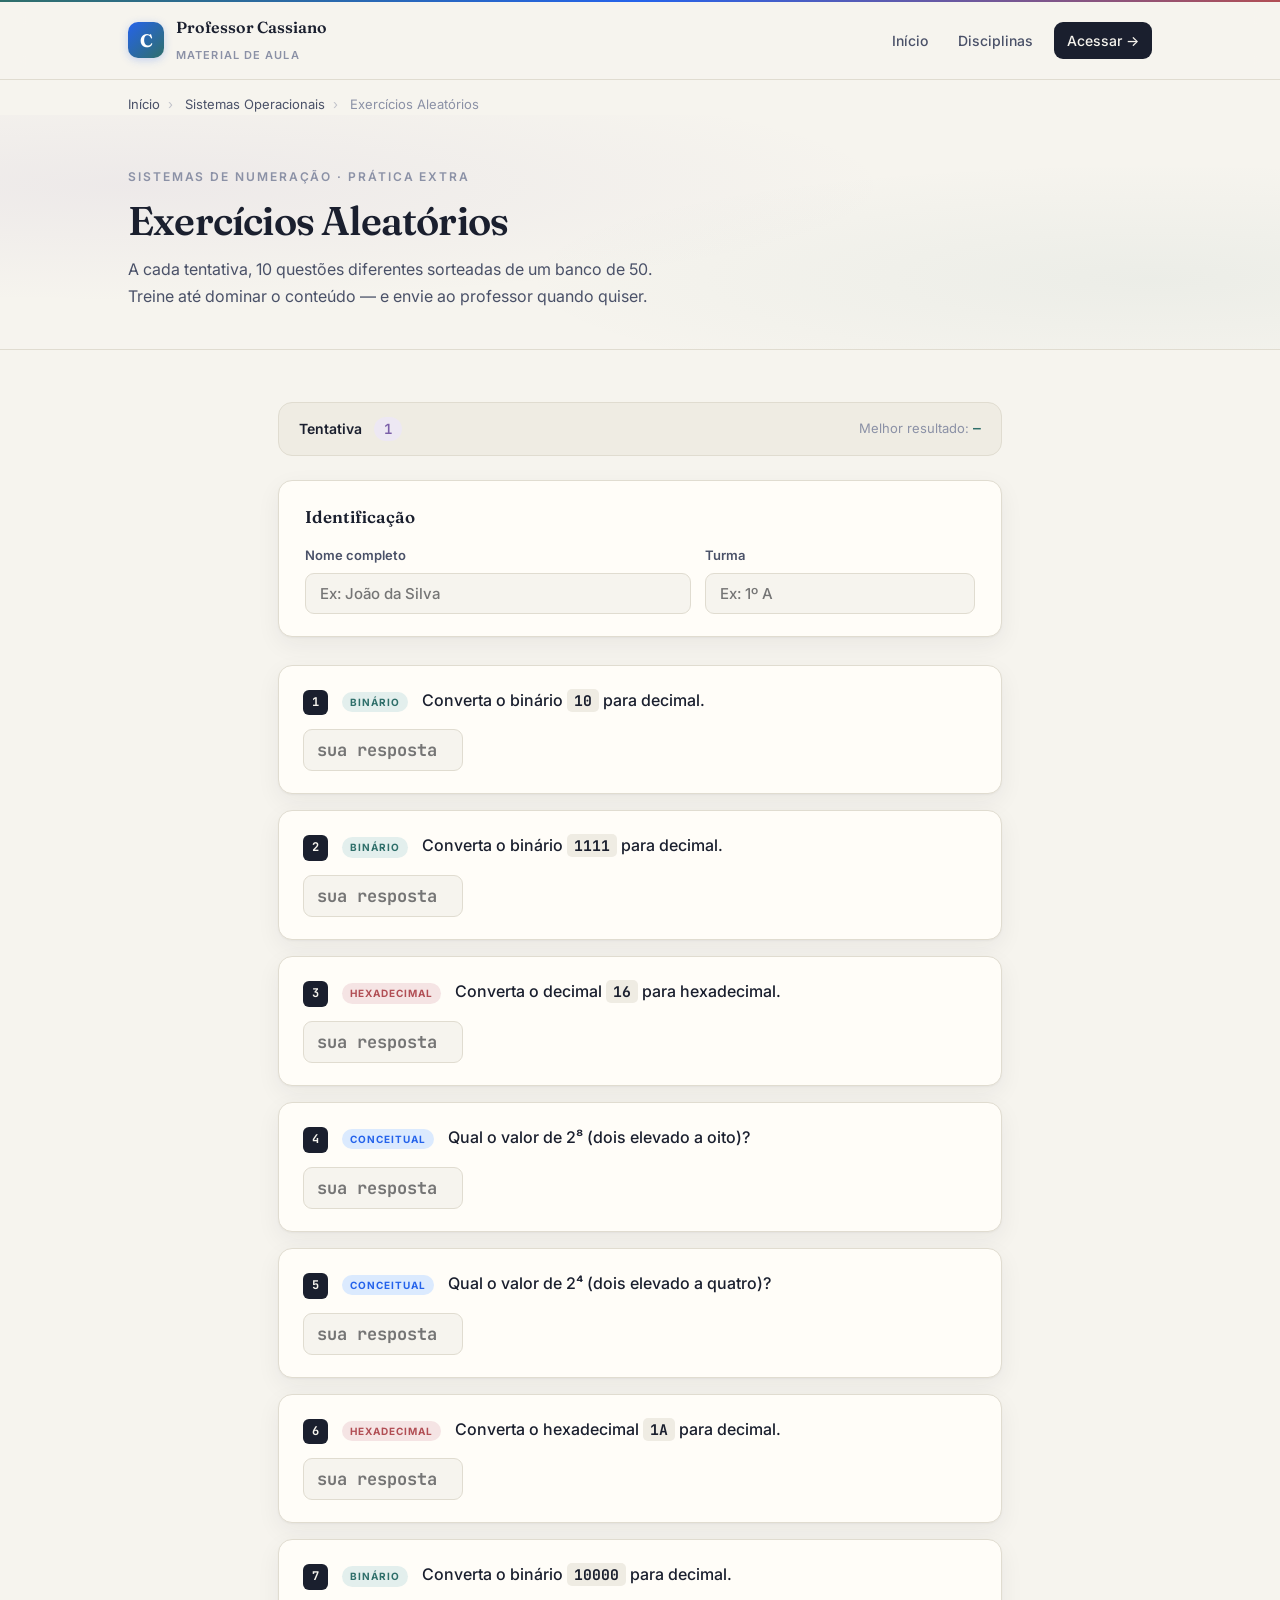
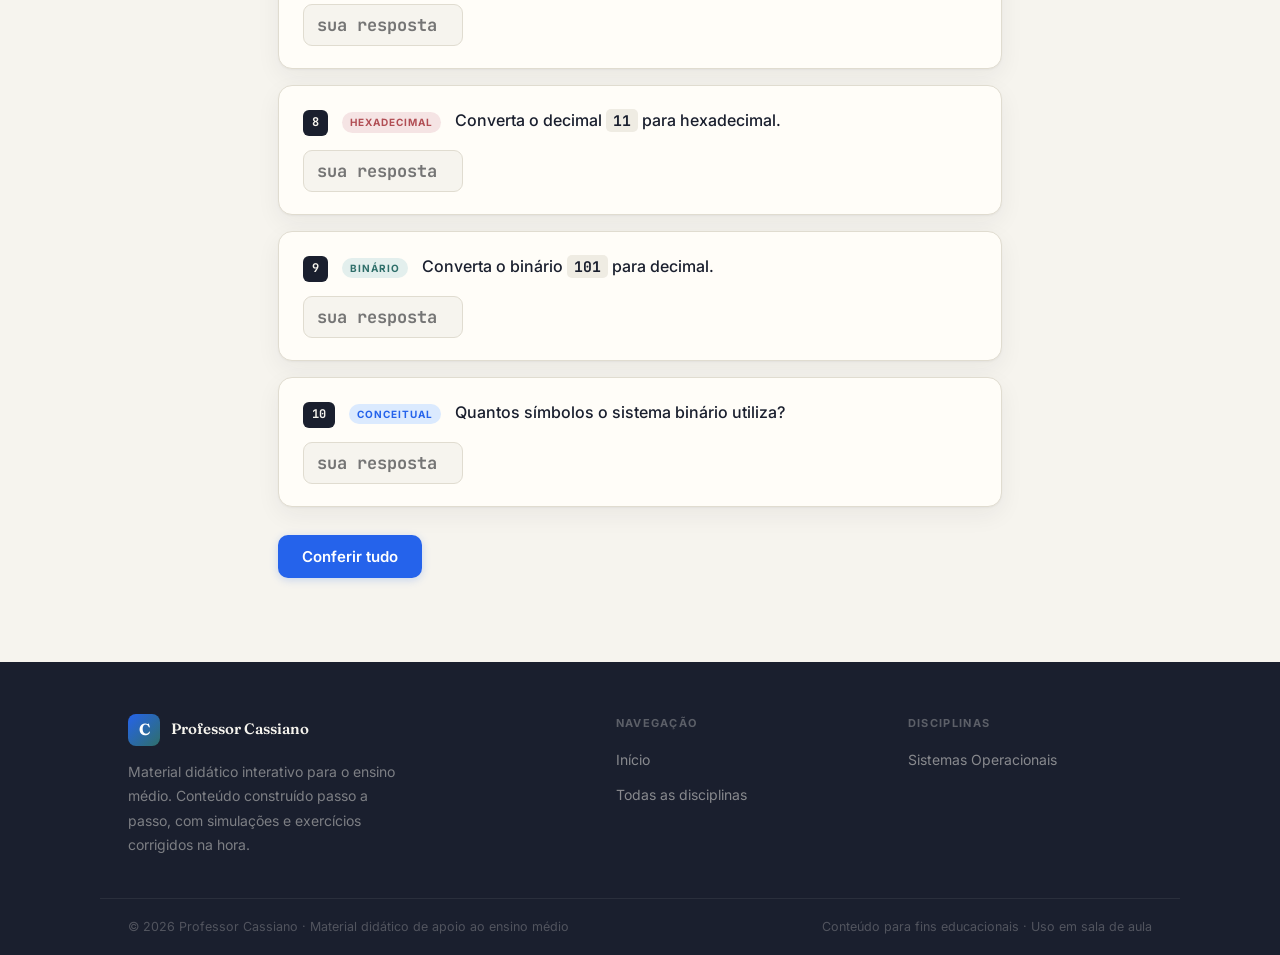
==== disciplinas/exercicios-aleatorios.html @ 3abbaed3 "Adiciona página de exercícios aleatórios (banco de 50 questões) Cria disciplinas/exercicios-aleatori" ====
<!DOCTYPE html>
<html lang="pt-BR">
<head>
<meta charset="UTF-8">
<meta name="viewport" content="width=device-width, initial-scale=1.0">
<title>Exercícios Aleatórios — Sistemas de Numeração</title>
<link rel="stylesheet" href="../assets/style.css">
<style>
  :root{ --info:#2563eb; }

  .ex-hero{
    padding:52px 0 40px;border-bottom:1px solid var(--line);
    background:
      radial-gradient(ellipse 60% 50% at 10% 30%,rgba(122,94,168,.07),transparent),
      radial-gradient(ellipse 50% 50% at 90% 70%,rgba(47,111,106,.05),transparent);
  }
  .ex-hero .eyebrow{margin-bottom:12px;display:block;}
  .ex-hero h1{font-family:'Fraunces',serif;font-weight:600;font-size:clamp(28px,4.5vw,40px);letter-spacing:-.02em;line-height:1.08;margin-bottom:14px;}
  .ex-hero p{font-size:16px;color:var(--ink-soft);max-width:560px;}

  /* barra de tentativa */
  .attempt-bar{
    display:flex;align-items:center;justify-content:space-between;gap:12px;
    background:var(--paper-2);border:1px solid var(--line);border-radius:var(--radius);
    padding:14px 20px;margin-bottom:24px;flex-wrap:wrap;
  }
  .attempt-label{font-size:14px;font-weight:600;color:var(--ink);}
  .attempt-label span{
    font-family:'JetBrains Mono',monospace;color:var(--oct);
    background:var(--oct-bg);padding:3px 10px;border-radius:20px;margin-left:8px;
  }
  .best-label{font-size:13px;color:var(--ink-faint);}
  .best-label b{color:var(--bin);font-family:'JetBrains Mono',monospace;}

  /* identificação */
  .student-card{background:var(--card);border:1px solid var(--line);border-radius:var(--radius);padding:22px 26px;margin-bottom:28px;box-shadow:var(--shadow);}
  .student-card h3{font-family:'Fraunces',serif;font-size:17px;font-weight:600;margin-bottom:14px;color:var(--ink);}
  .field-row{display:grid;grid-template-columns:2fr 1fr;gap:14px;}
  .field-group{display:flex;flex-direction:column;gap:6px;}
  .field-group label{font-size:13px;font-weight:600;color:var(--ink-soft);}
  .field-group input{font-family:'Inter',sans-serif;font-size:15px;font-weight:500;padding:10px 14px;border:1px solid var(--line);border-radius:9px;background:var(--paper);color:var(--ink);transition:border-color .15s;}
  .field-group input:focus{outline:none;border-color:var(--info);}
  .field-group input.err{border-color:var(--hex);background:var(--hex-bg);}

  /* questões */
  .questions-list{display:flex;flex-direction:column;gap:16px;margin-bottom:28px;}
  .q-card{background:var(--card);border:1.5px solid var(--line);border-radius:var(--radius);padding:22px 24px;box-shadow:var(--shadow);transition:border-color .2s;}
  .q-card.ok{border-color:var(--bin);}
  .q-card.no{border-color:var(--hex);}
  .q-header{display:flex;align-items:flex-start;gap:14px;margin-bottom:14px;}
  .q-num{font-family:'JetBrains Mono',monospace;font-size:12px;font-weight:700;color:var(--paper);background:var(--ink);border-radius:6px;padding:3px 9px;flex-shrink:0;margin-top:2px;transition:background .2s;}
  .q-card.ok .q-num{background:var(--bin);}
  .q-card.no .q-num{background:var(--hex);}
  .q-badge{font-size:10px;letter-spacing:.1em;text-transform:uppercase;font-weight:700;padding:2px 8px;border-radius:20px;flex-shrink:0;margin-top:4px;}
  .q-badge.cat-bin{background:var(--bin-bg);color:var(--bin);}
  .q-badge.cat-oct{background:var(--oct-bg);color:var(--oct);}
  .q-badge.cat-dec{background:var(--dec-bg);color:var(--dec);}
  .q-badge.cat-hex{background:var(--hex-bg);color:var(--hex);}
  .q-badge.cat-con{background:var(--dev-bg);color:var(--dev);}
  .q-text{font-size:16px;color:var(--ink);font-weight:500;line-height:1.5;flex:1;}
  .q-text code{font-family:'JetBrains Mono',monospace;font-size:.92em;font-weight:700;background:var(--paper-2);padding:2px 7px;border-radius:5px;}
  .q-answer{display:flex;align-items:center;gap:10px;margin-top:4px;}
  .q-answer input{font-family:'JetBrains Mono',monospace;font-size:17px;font-weight:700;width:160px;padding:9px 13px;border:1.5px solid var(--line);border-radius:9px;background:var(--paper);color:var(--ink);transition:border-color .15s;}
  .q-answer input:focus{outline:none;border-color:var(--info);}
  .q-answer input:disabled{background:var(--paper-2);color:var(--ink-soft);cursor:default;}
  .q-feedback{margin-top:12px;padding:11px 15px;border-radius:9px;font-size:14.5px;font-weight:500;display:none;}
  .q-feedback.ok{display:flex;align-items:flex-start;gap:10px;background:var(--bin-bg);color:var(--bin);border:1px solid var(--bin);}
  .q-feedback.no{display:flex;align-items:flex-start;gap:10px;background:var(--hex-bg);color:var(--hex);border:1px solid var(--hex);}
  .q-feedback .fi{font-size:16px;flex-shrink:0;}
  .q-feedback .fb .sol{display:block;margin-top:4px;font-size:13px;color:var(--ink-soft);font-weight:400;}
  .q-feedback .fb code{background:rgba(255,255,255,.5);}

  /* ações */
  .actions-bar{display:flex;gap:12px;align-items:center;flex-wrap:wrap;margin-bottom:32px;}
  .btn-p{font-family:'Inter',sans-serif;font-size:15px;font-weight:600;padding:12px 24px;border-radius:10px;border:none;cursor:pointer;background:var(--info);color:#fff;transition:opacity .15s,transform .12s;box-shadow:0 2px 8px rgba(37,99,235,.22);}
  .btn-p:hover{opacity:.9;} .btn-p:active{transform:scale(.97);} .btn-p:disabled{opacity:.4;cursor:default;transform:none;}
  .btn-g{font-family:'Inter',sans-serif;font-size:14px;font-weight:600;padding:11px 20px;border-radius:10px;cursor:pointer;background:var(--paper-2);color:var(--ink);border:1px solid var(--line);transition:background .15s;}
  .btn-g:hover{background:var(--card);}

  /* resultado */
  .result-section{background:var(--card);border:1px solid var(--line);border-radius:var(--radius);padding:28px;box-shadow:var(--shadow);margin-bottom:28px;display:none;}
  .result-section.show{display:block;}
  .result-score{display:flex;align-items:center;gap:20px;background:var(--ink);color:var(--paper);border-radius:12px;padding:20px 24px;margin-bottom:24px;flex-wrap:wrap;}
  .score-num{font-family:'Fraunces',serif;font-size:42px;font-weight:700;line-height:1;}
  .score-label{font-size:14px;color:rgba(246,244,238,.6);}
  .score-pct{margin-left:auto;font-family:'JetBrains Mono',monospace;font-size:22px;font-weight:700;}
  .score-msg{font-size:14px;color:rgba(246,244,238,.7);width:100%;}

  .result-table{width:100%;border-collapse:collapse;margin-bottom:8px;}
  .result-table th{font-size:11px;letter-spacing:.08em;text-transform:uppercase;font-weight:700;color:var(--ink-faint);padding:8px 12px;background:var(--paper-2);text-align:left;}
  .result-table td{padding:10px 12px;font-size:14px;color:var(--ink-soft);border-top:1px solid var(--line-soft);}
  .result-table td.ql{font-weight:600;color:var(--ink);white-space:nowrap;}
  .result-table td.mono{font-family:'JetBrains Mono',monospace;font-weight:700;}
  .result-table td.ok{color:var(--bin);font-weight:700;}
  .result-table td.no{color:var(--hex);font-weight:700;}
  .result-table tr:first-child td{border-top:none;}

  /* envio */
  .send-section{background:var(--dev-bg);border:1.5px solid var(--dev);border-radius:var(--radius);padding:28px;display:none;}
  .send-section.show{display:block;}
  .send-section h3{font-family:'Fraunces',serif;font-size:20px;font-weight:600;color:var(--ink);margin-bottom:6px;}
  .send-section > p{font-size:14px;color:var(--ink-soft);margin-bottom:20px;}
  .send-info{display:grid;grid-template-columns:repeat(2,1fr);gap:10px;background:rgba(255,255,255,.5);border-radius:10px;padding:14px;margin-bottom:20px;font-size:14px;}
  .send-info span{color:var(--ink-soft);}
  .send-info strong{color:var(--ink);}
  .send-row{display:flex;align-items:center;gap:14px;flex-wrap:wrap;}
  .btn-send{font-family:'Inter',sans-serif;font-size:15px;font-weight:600;padding:13px 28px;border-radius:10px;border:none;cursor:pointer;background:var(--dev);color:#fff;transition:opacity .15s,transform .12s;box-shadow:0 3px 10px rgba(37,99,235,.28);display:flex;align-items:center;gap:10px;}
  .btn-send:hover{opacity:.9;} .btn-send:disabled{opacity:.4;cursor:default;}
  .send-note{font-size:13px;color:var(--ink-faint);}

  .success-banner{background:var(--bin-bg);border:1.5px solid var(--bin);border-radius:var(--radius);padding:28px;text-align:center;display:none;}
  .success-banner.show{display:block;}
  .success-banner h3{font-family:'Fraunces',serif;font-size:22px;font-weight:600;color:var(--bin);margin-bottom:8px;}
  .success-banner p{font-size:15px;color:var(--ink-soft);}

  @media(max-width:600px){.field-row{grid-template-columns:1fr;}.send-info{grid-template-columns:1fr;}}
</style>
</head>
<body>

<div id="site-header"></div>

<nav class="crumbs">
  <a href="../index.html">Início</a><span>›</span>
  <a href="sistemas-operacionais.html">Sistemas Operacionais</a><span>›</span>
  Exercícios Aleatórios
</nav>

<main>
  <section class="ex-hero">
    <div class="container">
      <span class="eyebrow">Sistemas de Numeração · Prática Extra</span>
      <h1>Exercícios Aleatórios</h1>
      <p>A cada tentativa, 10 questões diferentes sorteadas de um banco de 50. Treine até dominar o conteúdo — e envie ao professor quando quiser.</p>
    </div>
  </section>

  <section class="block">
    <div class="narrow">

      <!-- Barra de tentativa -->
      <div class="attempt-bar">
        <div class="attempt-label">Tentativa <span id="attemptNum">1</span></div>
        <div class="best-label">Melhor resultado: <b id="bestScore">—</b></div>
      </div>

      <!-- Identificação -->
      <div class="student-card">
        <h3>Identificação</h3>
        <div class="field-row">
          <div class="field-group">
            <label for="sName">Nome completo</label>
            <input type="text" id="sName" placeholder="Ex: João da Silva" autocomplete="name">
          </div>
          <div class="field-group">
            <label for="sTurma">Turma</label>
            <input type="text" id="sTurma" placeholder="Ex: 1º A" autocomplete="off">
          </div>
        </div>
      </div>

      <!-- Questões -->
      <div class="questions-list" id="qList"></div>

      <!-- Ações -->
      <div class="actions-bar">
        <button class="btn-p" id="btnCheck" onclick="checkAll()">Conferir tudo</button>
        <button class="btn-g" id="btnRetry" onclick="retry()" style="display:none">↺ Nova tentativa</button>
      </div>

      <!-- Resultado -->
      <div class="result-section" id="resultSection">
        <div class="result-score">
          <div>
            <div class="score-num" id="scoreNum">—</div>
            <div class="score-label">certas de 10</div>
          </div>
          <div class="score-pct" id="scorePct"></div>
          <div class="score-msg" id="scoreMsg"></div>
        </div>
        <table class="result-table">
          <thead><tr><th>#</th><th>Sua resposta</th><th>Correta</th><th>Resultado</th></tr></thead>
          <tbody id="rTableBody"></tbody>
        </table>
      </div>

      <!-- Enviar ao professor -->
      <div class="send-section" id="sendSection">
        <h3>Enviar resultado ao professor</h3>
        <p>Preencha os dados e clique em enviar. O professor receberá todas as suas respostas.</p>
        <div class="send-info" id="sendInfo"></div>
        <div class="send-row">
          <button class="btn-send" id="btnSend" onclick="submitResults()">
            <span id="btnSendTxt">Enviar ao professor</span><span>→</span>
          </button>
          <span class="send-note" id="sendNote"></span>
        </div>
        <form id="hiddenForm" action="https://formspree.io/f/mjgdnklv" method="POST" style="display:none">
          <input type="hidden" name="_subject"   id="fSubject">
          <input type="hidden" name="aluno"      id="fAluno">
          <input type="hidden" name="turma"      id="fTurma">
          <input type="hidden" name="tentativa"  id="fTentativa">
          <input type="hidden" name="pontuacao"  id="fPontuacao">
          <input type="hidden" name="data"       id="fData">
          <input type="hidden" name="resultados" id="fResultados">
        </form>
      </div>

      <div class="success-banner" id="successBanner">
        <h3>Resultado enviado!</h3>
        <p>O professor receberá suas respostas por e-mail em instantes.<br>Clique em <strong>Nova tentativa</strong> para praticar mais.</p>
      </div>

    </div>
  </section>
</main>

<div id="site-footer"></div>
<script src="../assets/disciplinas.js"></script>
<script src="../assets/shell.js" data-base="../"></script>
<script>
/* =====================================================================
   BANCO DE 50 QUESTÕES — Sistemas de Numeração
   Categorias: bin (binário↔dec), oct (decimal→octal),
               hex (decimal→hex / hex→dec), con (conceitual)
   ===================================================================== */
var BANK = [
  /* ---------- Binário → Decimal (15) ---------- */
  {cat:'bin', t:'Converta o binário <code>10</code> para decimal.',   a:'2',  sol:'2¹ = 2'},
  {cat:'bin', t:'Converta o binário <code>11</code> para decimal.',   a:'3',  sol:'2¹ + 2⁰ = 2 + 1 = 3'},
  {cat:'bin', t:'Converta o binário <code>100</code> para decimal.',  a:'4',  sol:'2² = 4'},
  {cat:'bin', t:'Converta o binário <code>101</code> para decimal.',  a:'5',  sol:'2² + 2⁰ = 4 + 1 = 5'},
  {cat:'bin', t:'Converta o binário <code>110</code> para decimal.',  a:'6',  sol:'2² + 2¹ = 4 + 2 = 6'},
  {cat:'bin', t:'Converta o binário <code>111</code> para decimal.',  a:'7',  sol:'4 + 2 + 1 = 7'},
  {cat:'bin', t:'Converta o binário <code>1000</code> para decimal.', a:'8',  sol:'2³ = 8'},
  {cat:'bin', t:'Converta o binário <code>1010</code> para decimal.', a:'10', sol:'8 + 0 + 2 + 0 = 10'},
  {cat:'bin', t:'Converta o binário <code>1100</code> para decimal.', a:'12', sol:'8 + 4 = 12'},
  {cat:'bin', t:'Converta o binário <code>1111</code> para decimal.', a:'15', sol:'8 + 4 + 2 + 1 = 15'},
  {cat:'bin', t:'Converta o binário <code>10000</code> para decimal.',a:'16', sol:'2⁴ = 16'},
  {cat:'bin', t:'Converta o binário <code>10001</code> para decimal.',a:'17', sol:'16 + 1 = 17'},
  {cat:'bin', t:'Converta o binário <code>10110</code> para decimal.',a:'22', sol:'16 + 4 + 2 = 22'},
  {cat:'bin', t:'Converta o binário <code>11001</code> para decimal.',a:'25', sol:'16 + 8 + 1 = 25'},
  {cat:'bin', t:'Converta o binário <code>11111</code> para decimal.',a:'31', sol:'16 + 8 + 4 + 2 + 1 = 31'},

  /* ---------- Decimal → Binário (10) ---------- */
  {cat:'bin', t:'Converta o decimal <code>2</code> para binário.',  a:'10',    sol:'2 = 2¹ → 10'},
  {cat:'bin', t:'Converta o decimal <code>5</code> para binário.',  a:'101',   sol:'5 = 4 + 1 → 101'},
  {cat:'bin', t:'Converta o decimal <code>6</code> para binário.',  a:'110',   sol:'6 = 4 + 2 → 110'},
  {cat:'bin', t:'Converta o decimal <code>7</code> para binário.',  a:'111',   sol:'7 = 4 + 2 + 1 → 111'},
  {cat:'bin', t:'Converta o decimal <code>9</code> para binário.',  a:'1001',  sol:'9 = 8 + 1 → 1001'},
  {cat:'bin', t:'Converta o decimal <code>10</code> para binário.', a:'1010',  sol:'10 = 8 + 2 → 1010'},
  {cat:'bin', t:'Converta o decimal <code>12</code> para binário.', a:'1100',  sol:'12 = 8 + 4 → 1100'},
  {cat:'bin', t:'Converta o decimal <code>13</code> para binário.', a:'1101',  sol:'13 = 8 + 4 + 1 → 1101'},
  {cat:'bin', t:'Converta o decimal <code>14</code> para binário.', a:'1110',  sol:'14 = 8 + 4 + 2 → 1110'},
  {cat:'bin', t:'Converta o decimal <code>16</code> para binário.', a:'10000', sol:'16 = 2⁴ → 10000'},

  /* ---------- Hexadecimal: dígitos-letra (6) ---------- */
  {cat:'hex', t:'Qual o valor decimal do dígito hexadecimal <code>A</code>?', a:'10', sol:'A é o décimo símbolo: A = 10'},
  {cat:'hex', t:'Qual o valor decimal do dígito hexadecimal <code>B</code>?', a:'11', sol:'B = 11'},
  {cat:'hex', t:'Qual o valor decimal do dígito hexadecimal <code>C</code>?', a:'12', sol:'C = 12'},
  {cat:'hex', t:'Qual o valor decimal do dígito hexadecimal <code>D</code>?', a:'13', sol:'D = 13'},
  {cat:'hex', t:'Qual o valor decimal do dígito hexadecimal <code>E</code>?', a:'14', sol:'E = 14'},
  {cat:'hex', t:'Qual o valor decimal do dígito hexadecimal <code>F</code>?', a:'15', sol:'F é o maior símbolo do hex: F = 15'},

  /* ---------- Decimal → Octal (7) ---------- */
  {cat:'oct', t:'Converta o decimal <code>7</code> para octal.',  a:'7',   sol:'7 existe no octal (0 a 7): 7₈ = 7'},
  {cat:'oct', t:'Converta o decimal <code>8</code> para octal.',  a:'10',  sol:'8 é a base do octal → vira a casa: 10₈'},
  {cat:'oct', t:'Converta o decimal <code>9</code> para octal.',  a:'11',  sol:'9 = 8 + 1 → 11₈'},
  {cat:'oct', t:'Converta o decimal <code>15</code> para octal.', a:'17',  sol:'15 = 8 + 7 → 17₈'},
  {cat:'oct', t:'Converta o decimal <code>16</code> para octal.', a:'20',  sol:'16 = 2 × 8 → 20₈'},
  {cat:'oct', t:'Converta o decimal <code>24</code> para octal.', a:'30',  sol:'24 = 3 × 8 → 30₈'},
  {cat:'oct', t:'Converta o decimal <code>64</code> para octal.', a:'100', sol:'64 = 8² → 100₈'},

  /* ---------- Decimal → Hexadecimal (7) ---------- */
  {cat:'hex', t:'Converta o decimal <code>10</code> para hexadecimal.',  a:'A',  sol:'10 é representado pela letra A no hex'},
  {cat:'hex', t:'Converta o decimal <code>11</code> para hexadecimal.',  a:'B',  sol:'B = 11 no hexadecimal'},
  {cat:'hex', t:'Converta o decimal <code>15</code> para hexadecimal.',  a:'F',  sol:'F é o último símbolo: F = 15'},
  {cat:'hex', t:'Converta o decimal <code>16</code> para hexadecimal.',  a:'10', sol:'16 é a base do hex → vira a casa: 10₁₆'},
  {cat:'hex', t:'Converta o decimal <code>26</code> para hexadecimal.',  a:'1A', sol:'26 = 16 + 10 → 1 e A → 1A'},
  {cat:'hex', t:'Converta o decimal <code>31</code> para hexadecimal.',  a:'1F', sol:'31 = 16 + 15 → 1 e F → 1F'},
  {cat:'hex', t:'Converta o decimal <code>255</code> para hexadecimal.', a:'FF', sol:'255 = 15×16 + 15 → F e F → FF'},

  /* ---------- Hexadecimal → Decimal (3) ---------- */
  {cat:'hex', t:'Converta o hexadecimal <code>10</code> para decimal.', a:'16', sol:'1×16 + 0 = 16'},
  {cat:'hex', t:'Converta o hexadecimal <code>1A</code> para decimal.', a:'26', sol:'1×16 + 10 = 26'},
  {cat:'hex', t:'Converta o hexadecimal <code>FF</code> para decimal.', a:'255',sol:'15×16 + 15 = 255'},

  /* ---------- Conceitual (8) ---------- */
  {cat:'con', t:'Quantos bits tem 1 byte?',                                          a:'8',   sol:'Por definição: 1 byte = 8 bits'},
  {cat:'con', t:'Qual o maior valor que 8 bits podem representar?',                  a:'255', sol:'128+64+32+16+8+4+2+1 = 255'},
  {cat:'con', t:'Quantos símbolos o sistema binário utiliza?',                       a:'2',   sol:'Binário usa apenas 0 e 1'},
  {cat:'con', t:'Quantos símbolos o sistema hexadecimal utiliza?',                   a:'16',  sol:'Hex usa 0-9 e A-F = 16 símbolos'},
  {cat:'con', t:'Quantos símbolos o sistema octal utiliza?',                         a:'8',   sol:'Octal usa os símbolos de 0 a 7'},
  {cat:'con', t:'Qual o valor de 2⁴ (dois elevado a quatro)?',                       a:'16',  sol:'2⁴ = 16. Cada dígito hex agrupa exatamente 4 bits'},
  {cat:'con', t:'Qual o valor de 2⁸ (dois elevado a oito)?',                         a:'256', sol:'2⁸ = 256 combinações possíveis com 8 bits'},
  {cat:'con', t:'Em RGB, as cores vão de 0 a 255. Quantos bits são usados por canal?',a:'8',  sol:'0 a 255 = 256 valores = 2⁸ → 8 bits por canal de cor'}
];

/* =====================================================================
   ESTADO GLOBAL
   ===================================================================== */
var TOTAL  = 10;          // questões por rodada
var attempt = 0;          // contador de tentativas
var best    = null;       // melhor pontuação
var current = [];         // 10 questões desta rodada
var checked = false;

var CAT_LABEL = { bin:'Binário', oct:'Octal', hex:'Hexadecimal', con:'Conceitual' };

/* ---- embaralha e sorteia N questões do banco ---- */
function pickRandom(n){
  var pool = BANK.slice();
  for(var i = pool.length-1; i > 0; i--){
    var j = Math.floor(Math.random()*(i+1));
    var t = pool[i]; pool[i] = pool[j]; pool[j] = t;
  }
  return pool.slice(0, n);
}

function norm(s){ return (s||'').toString().trim().toUpperCase().replace(/^0X/,'').replace(/^#/,''); }

/* ---- renderiza as questões ---- */
function render(){
  checked = false;
  current = pickRandom(TOTAL);
  attempt++;
  document.getElementById('attemptNum').textContent = attempt;
  document.getElementById('btnCheck').disabled = false;
  document.getElementById('btnRetry').style.display = 'none';
  document.getElementById('resultSection').classList.remove('show');
  document.getElementById('sendSection').classList.remove('show');
  document.getElementById('successBanner').classList.remove('show');

  var list = document.getElementById('qList');
  list.innerHTML = '';
  current.forEach(function(q, i){
    var card = document.createElement('div');
    card.className = 'q-card';
    card.id = 'qc'+i;
    card.innerHTML =
      '<div class="q-header">'+
        '<span class="q-num" id="qn'+i+'">'+(i+1)+'</span>'+
        '<span class="q-badge cat-'+q.cat+'">'+CAT_LABEL[q.cat]+'</span>'+
        '<span class="q-text">'+q.t+'</span>'+
      '</div>'+
      '<div class="q-answer">'+
        '<input type="text" id="qi'+i+'" placeholder="sua resposta" autocomplete="off">'+
      '</div>'+
      '<div class="q-feedback" id="qf'+i+'"></div>';
    list.appendChild(card);
  });
}

/* ---- confere ---- */
function checkAll(){
  var name  = document.getElementById('sName').value.trim();
  var turma = document.getElementById('sTurma').value.trim();
  var ni = document.getElementById('sName');
  var ti = document.getElementById('sTurma');
  ni.classList.remove('err'); ti.classList.remove('err');
  if(!name)  { ni.classList.add('err'); ni.focus(); return; }
  if(!turma) { ti.classList.add('err'); ti.focus(); return; }

  checked = true;
  document.getElementById('btnCheck').disabled = true;
  document.getElementById('btnRetry').style.display = '';

  var ok = 0, rows = '', det = '';
  det += 'ALUNO: '+name+'\nTURMA: '+turma+'\nTENTATIVA: '+attempt+'\nDATA: '+new Date().toLocaleString('pt-BR')+'\n\n=== QUESTÕES ===\n';

  current.forEach(function(q, i){
    var inp    = document.getElementById('qi'+i);
    var given  = norm(inp.value);
    var correct= norm(q.a);
    var isOk   = given === correct;
    if(isOk) ok++;

    inp.disabled = true;
    var card = document.getElementById('qc'+i);
    card.classList.add(isOk ? 'ok' : 'no');

    var fb = document.getElementById('qf'+i);
    if(isOk){
      fb.className = 'q-feedback ok';
      fb.innerHTML = '<span class="fi">✓</span><span class="fb">Correto! <span class="sol">'+q.sol+'</span></span>';
    } else {
      fb.className = 'q-feedback no';
      fb.innerHTML = '<span class="fi">✗</span><span class="fb">Resposta: <code>'+(inp.value||'—')+'</code> &nbsp;·&nbsp; Correta: <code>'+q.a+'</code><span class="sol">'+q.sol+'</span></span>';
    }

    rows += '<tr>'+
      '<td class="ql">Q'+(i+1)+'</td>'+
      '<td class="mono">'+(inp.value||'—')+'</td>'+
      '<td class="mono">'+q.a+'</td>'+
      '<td class="'+(isOk?'ok':'no')+'">'+(isOk?'✓ Certo':'✗ Errado')+'</td>'+
    '</tr>';

    det += '\nQ'+(i+1)+' ['+CAT_LABEL[q.cat]+']: '+(isOk?'✓':'✗')+
      '\nPergunta: '+q.t.replace(/<[^>]+>/g,'')+
      '\nResposta: '+(inp.value||'(sem resposta)')+
      (isOk?'':'\nCorreta: '+q.a)+'\n';
  });

  var pct = Math.round(ok/TOTAL*100);
  det += '\n=== PONTUAÇÃO: '+ok+'/'+TOTAL+' ('+pct+'%) — Tentativa '+attempt+' ===';

  if(best===null || ok > best) best = ok;
  document.getElementById('bestScore').textContent = best+'/'+TOTAL;

  /* preenche resultado */
  document.getElementById('scoreNum').textContent = ok;
  document.getElementById('scorePct').textContent = pct+'%';
  var msgs = ['Continue praticando — você consegue!','Quase lá, tente novamente!','Bom desempenho! Tente melhorar.','Muito bem! Pratique mais uma vez.','Excelente! Você dominou o conteúdo!'];
  document.getElementById('scoreMsg').textContent = pct >= 100 ? msgs[4] : pct >= 80 ? msgs[3] : pct >= 60 ? msgs[2] : pct >= 40 ? msgs[1] : msgs[0];
  document.getElementById('rTableBody').innerHTML = rows;
  document.getElementById('resultSection').classList.add('show');

  /* preenche envio */
  var dataStr = new Date().toLocaleString('pt-BR');
  document.getElementById('sendInfo').innerHTML =
    '<span>Aluno:</span><strong>'+name+'</strong>'+
    '<span>Turma:</span><strong>'+turma+'</strong>'+
    '<span>Tentativa:</span><strong>'+attempt+'ª</strong>'+
    '<span>Pontuação:</span><strong>'+ok+'/'+TOTAL+' ('+pct+'%)</strong>';

  document.getElementById('fSubject').value   = '[Aleatório] '+name+' ('+turma+') · T'+attempt+' · '+ok+'/'+TOTAL;
  document.getElementById('fAluno').value     = name;
  document.getElementById('fTurma').value     = turma;
  document.getElementById('fTentativa').value = attempt+'ª tentativa';
  document.getElementById('fPontuacao').value = ok+'/'+TOTAL+' ('+pct+'%)';
  document.getElementById('fData').value      = dataStr;
  document.getElementById('fResultados').value= det;

  document.getElementById('sendSection').classList.add('show');
  document.getElementById('resultSection').scrollIntoView({behavior:'smooth', block:'start'});
}

/* ---- enviar ao professor ---- */
function submitResults(){
  var btn  = document.getElementById('btnSend');
  var note = document.getElementById('sendNote');
  btn.disabled = true;
  document.getElementById('btnSendTxt').textContent = 'Enviando…';
  note.textContent = '';

  var form = document.getElementById('hiddenForm');
  fetch(form.action, {
    method:'POST',
    body: new FormData(form),
    headers:{'Accept':'application/json'}
  })
  .then(function(r){
    if(r.ok){
      document.getElementById('sendSection').style.display = 'none';
      document.getElementById('successBanner').classList.add('show');
      document.getElementById('successBanner').scrollIntoView({behavior:'smooth'});
    } else { throw new Error(); }
  })
  .catch(function(){
    btn.disabled = false;
    document.getElementById('btnSendTxt').textContent = 'Enviar ao professor';
    note.textContent = 'Erro ao enviar. Tente novamente.';
    note.style.color = 'var(--hex)';
  });
}

/* ---- nova tentativa ---- */
function retry(){
  document.getElementById('sendSection').style.display = '';
  document.getElementById('sendSection').classList.remove('show');
  render();
  window.scrollTo({top:0, behavior:'smooth'});
}

/* inicia */
render();
</script>
</body>
</html>
---- assets/style.css ----
/* ===================================================================
   PORTAL PROFESSOR CASSIANO — estilo compartilhado
   =================================================================== */

@import url('https://fonts.googleapis.com/css2?family=Fraunces:opsz,wght@9..144,400;9..144,500;9..144,600;9..144,700&family=Inter:wght@400;500;600&family=JetBrains+Mono:wght@400;500;700&display=swap');

:root{
  --ink:#1a1f2e;
  --ink-soft:#4a5168;
  --ink-faint:#8b91a6;
  --paper:#f6f4ee;
  --paper-2:#efece3;
  --card:#fffdf8;
  --line:#e0dcd0;
  --line-soft:#ebe7dc;

  --bin:#2f6f6a;   --bin-bg:#e3efed;
  --oct:#7a5ea8;   --oct-bg:#ede8f3;
  --dec:#b8742a;   --dec-bg:#f6ebdc;
  --hex:#b14e54;   --hex-bg:#f5e4e4;
  --dev:#2563eb;   --dev-bg:#dbeafe;

  --accent:#2f6f6a;
  --radius:14px;
  --shadow:0 1px 2px rgba(26,31,46,.04), 0 8px 24px rgba(26,31,46,.06);
  --shadow-lg:0 4px 8px rgba(26,31,46,.06), 0 20px 48px rgba(26,31,46,.10);
}

*{box-sizing:border-box;margin:0;padding:0;}
html{scroll-behavior:smooth;}
body{
  font-family:'Inter',sans-serif;
  background:var(--paper);
  color:var(--ink);
  line-height:1.65;
  -webkit-font-smoothing:antialiased;
}
@media(prefers-reduced-motion:reduce){
  html{scroll-behavior:auto;}
  *{animation:none!important;transition:none!important;}
}

/* ---------- PROTEÇÃO ANTI-CÓPIA ---------- */
.no-copy,.no-copy *{user-select:none;-webkit-user-select:none;}
.no-copy input,.no-copy textarea{user-select:text;-webkit-user-select:text;}
a{color:inherit;}

/* ---------- CABEÇALHO ---------- */
.site-header{
  position:sticky;top:0;z-index:30;
  background:rgba(246,244,238,.88);
  backdrop-filter:blur(12px);-webkit-backdrop-filter:blur(12px);
  border-bottom:1px solid var(--line);
}
.site-header::before{
  content:"";display:block;height:2px;
  background:linear-gradient(90deg,var(--bin),var(--dev),var(--hex));
}
.site-header .bar{
  max-width:1080px;margin:0 auto;padding:12px 28px;
  display:flex;align-items:center;justify-content:space-between;gap:20px;
}
.brand{display:flex;align-items:center;gap:12px;text-decoration:none;}
.brand .mark{
  width:36px;height:36px;border-radius:10px;flex-shrink:0;
  background:linear-gradient(135deg,var(--dev),var(--bin));
  color:#fff;
  display:flex;align-items:center;justify-content:center;
  font-family:'Fraunces',serif;font-weight:700;font-size:18px;
  box-shadow:0 2px 8px rgba(37,99,235,.25);
}
.brand .bt{font-family:'Fraunces',serif;font-weight:600;font-size:16px;line-height:1.1;color:var(--ink);}
.brand .bs{font-size:11px;letter-spacing:.1em;text-transform:uppercase;color:var(--ink-faint);font-weight:600;}

/* Nav desktop */
.site-nav{display:flex;gap:4px;align-items:center;}
.site-nav a{
  text-decoration:none;font-size:14px;font-weight:500;color:var(--ink-soft);
  padding:7px 13px;border-radius:9px;transition:background .15s,color .15s;
}
.site-nav a:hover{background:var(--card);color:var(--ink);}
.site-nav a.cta{
  background:var(--ink);color:var(--paper);
  margin-left:4px;
}
.site-nav a.cta:hover{opacity:.88;color:var(--paper);}

/* Nav toggle (mobile) */
.nav-toggle{
  display:none;flex-direction:column;justify-content:center;gap:5px;
  width:40px;height:40px;background:none;border:none;cursor:pointer;
  padding:8px;border-radius:8px;transition:background .15s;flex-shrink:0;
}
.nav-toggle:hover{background:var(--paper-2);}
.nav-toggle span{
  display:block;height:2px;background:var(--ink);border-radius:2px;
  transition:transform .22s,opacity .22s;
}
.nav-toggle.open span:nth-child(1){transform:translateY(7px) rotate(45deg);}
.nav-toggle.open span:nth-child(2){opacity:0;transform:scaleX(0);}
.nav-toggle.open span:nth-child(3){transform:translateY(-7px) rotate(-45deg);}

/* breadcrumb */
.crumbs{max-width:1080px;margin:0 auto;padding:14px 28px 0;font-size:13px;color:var(--ink-faint);}
.crumbs a{color:var(--ink-soft);text-decoration:none;}
.crumbs a:hover{color:var(--accent);}
.crumbs span{margin:0 8px;opacity:.5;}

/* ---------- RODAPÉ DARK ---------- */
.site-footer{background:var(--ink);margin-top:0;}
.ft-inner{
  max-width:1080px;margin:0 auto;padding:52px 28px 40px;
  display:grid;grid-template-columns:1.8fr 1fr 1fr;gap:48px;
}
.ft-col-brand p{font-size:14px;color:rgba(246,244,238,.45);margin-top:14px;line-height:1.75;max-width:280px;}
.ft-logo{display:flex;align-items:center;gap:11px;text-decoration:none;color:var(--paper);}
.ft-logo .mark{
  width:32px;height:32px;border-radius:8px;flex-shrink:0;
  background:linear-gradient(135deg,var(--dev),var(--bin));color:#fff;
  display:flex;align-items:center;justify-content:center;
  font-family:'Fraunces',serif;font-weight:700;font-size:16px;
}
.ft-logo .bt{font-family:'Fraunces',serif;font-weight:600;font-size:15px;color:var(--paper);}
.ft-col-title{
  font-size:11px;letter-spacing:.12em;text-transform:uppercase;
  font-weight:700;color:rgba(246,244,238,.3);margin-bottom:14px;
}
.ft-links{list-style:none;}
.ft-links li{margin-bottom:9px;}
.ft-links a{
  color:rgba(246,244,238,.5);text-decoration:none;
  font-size:14px;transition:color .15s;
}
.ft-links a:hover{color:var(--paper);}
.ft-bottom{
  border-top:1px solid rgba(246,244,238,.07);
  max-width:1080px;margin:0 auto;padding:18px 28px;
  display:flex;justify-content:space-between;align-items:center;
  gap:12px;flex-wrap:wrap;
}
.ft-bottom p{font-size:12.5px;color:rgba(246,244,238,.25);}

/* ---------- COMPONENTES GERAIS ---------- */
.container{max-width:1080px;margin:0 auto;padding:0 28px;}
.narrow{max-width:780px;margin:0 auto;padding:0 28px;}
.eyebrow{font-size:12px;letter-spacing:.16em;text-transform:uppercase;color:var(--ink-faint);font-weight:600;}

/* grade de cartões */
.card-grid{display:grid;grid-template-columns:repeat(auto-fill,minmax(290px,1fr));gap:18px;margin-top:8px;}
.tile{
  display:block;text-decoration:none;color:inherit;
  background:var(--card);border:1px solid var(--line);border-radius:var(--radius);
  padding:26px;box-shadow:var(--shadow);
  transition:transform .18s, box-shadow .18s, border-color .18s;
  position:relative;overflow:hidden;
}
.tile::before{
  content:"";position:absolute;left:0;top:0;bottom:0;width:4px;
  background:var(--tile-color,var(--accent));
  transition:width .18s;
}
.tile:hover{
  transform:translateY(-4px);
  box-shadow:var(--shadow-lg);
  border-color:var(--tile-color,var(--accent));
}
.tile:hover::before{width:5px;}
.tile.soon{opacity:.6;pointer-events:none;}
.tile .tnum{font-family:'JetBrains Mono',monospace;font-size:12px;font-weight:700;color:var(--tile-color,var(--accent));}
.tile h3{font-family:'Fraunces',serif;font-weight:600;font-size:21px;margin:6px 0 8px;line-height:1.15;}
.tile p{font-size:14px;color:var(--ink-soft);line-height:1.55;}
.tile .meta{margin-top:16px;font-size:12.5px;color:var(--ink-faint);display:flex;align-items:center;gap:7px;}
.tile .badge{
  font-size:10.5px;letter-spacing:.08em;text-transform:uppercase;font-weight:700;
  padding:3px 8px;border-radius:20px;background:var(--paper-2);color:var(--ink-faint);
}
.tile .badge.live{background:var(--bin-bg);color:var(--bin);}
.tile .arrow{margin-left:auto;font-size:16px;color:var(--tile-color,var(--accent));transition:transform .18s;}
.tile:hover .arrow{transform:translateX(3px);}

/* hero genérico de página interna */
.page-hero{padding:54px 0 40px;border-bottom:1px solid var(--line-soft);}
.page-hero h1{font-family:'Fraunces',serif;font-weight:600;font-size:clamp(30px,5vw,44px);letter-spacing:-.02em;line-height:1.05;margin:14px 0 16px;}
.page-hero p{font-size:17px;color:var(--ink-soft);max-width:580px;}

section.block{padding:52px 0;}
section.block > .container > h2, section.block > .narrow > h2{
  font-family:'Fraunces',serif;font-weight:600;font-size:26px;margin-bottom:6px;
}
section.block .sub{font-size:15px;color:var(--ink-soft);margin-bottom:28px;}

/* ---------- ANIMAÇÕES DE ENTRADA ---------- */
.anim{opacity:0;transform:translateY(22px);transition:opacity .5s ease,transform .5s ease;}
.anim.visible{opacity:1;transform:translateY(0);}
.anim-d1{transition-delay:.08s;}
.anim-d2{transition-delay:.16s;}
.anim-d3{transition-delay:.24s;}
.anim-d4{transition-delay:.32s;}

/* ---------- MOBILE ---------- */
@media(max-width:680px){
  .site-header .bar{padding:10px 18px;}
  .nav-toggle{display:flex;}
  .site-nav{
    display:none;position:absolute;top:100%;left:0;right:0;
    background:var(--paper);border-bottom:1px solid var(--line);
    padding:10px 18px 14px;flex-direction:column;gap:2px;
    box-shadow:0 10px 28px rgba(26,31,46,.10);
  }
  .site-nav.open{display:flex;}
  .site-nav a{padding:10px 14px;border-radius:9px;}
  .site-nav a.cta{margin-top:4px;text-align:center;justify-content:center;}
  .brand .bs{display:none;}
  .container,.narrow{padding:0 18px;}
  .crumbs{padding:12px 18px 0;}
  .ft-inner{grid-template-columns:1fr;gap:32px;padding:40px 18px 28px;}
  .ft-bottom{padding:16px 18px;flex-direction:column;align-items:flex-start;gap:6px;}
}
@media(max-width:860px){
  .ft-inner{grid-template-columns:1fr 1fr;padding:44px 28px 32px;}
  .ft-col-brand{grid-column:1/-1;}
}
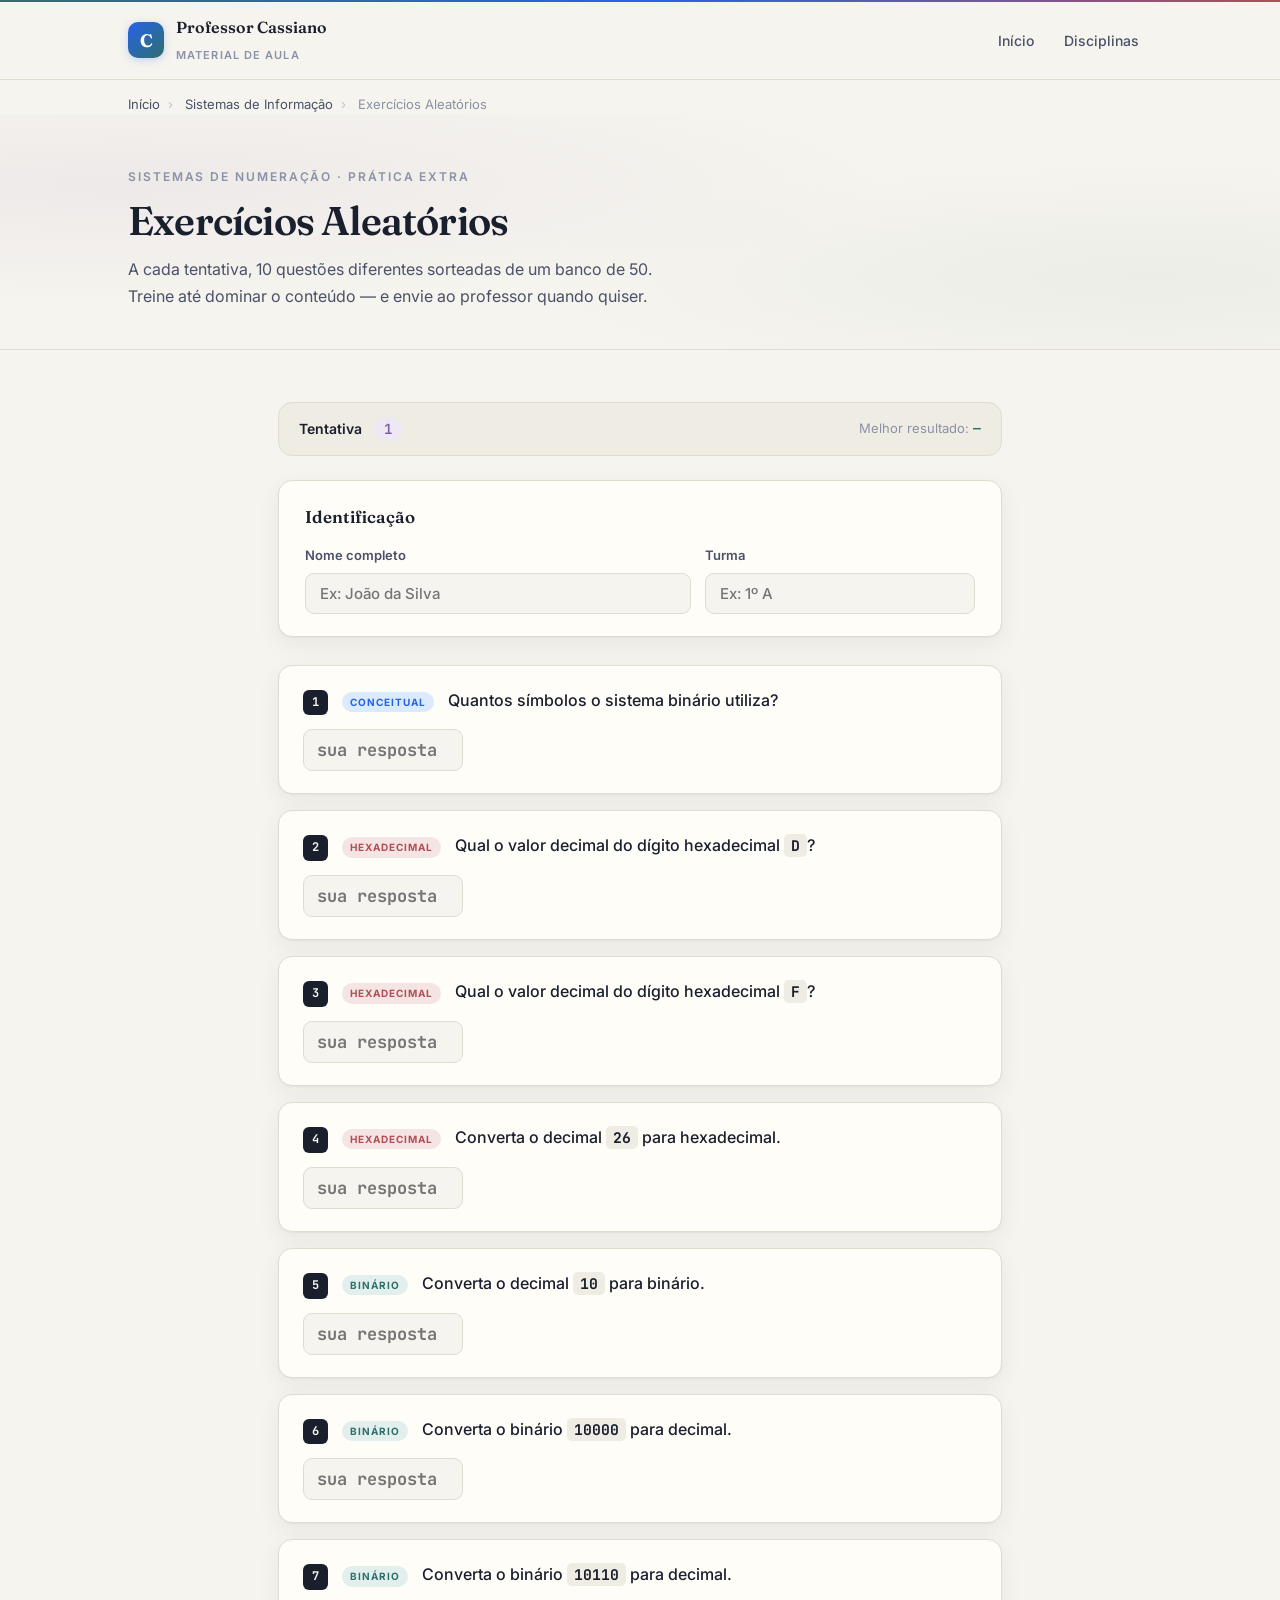
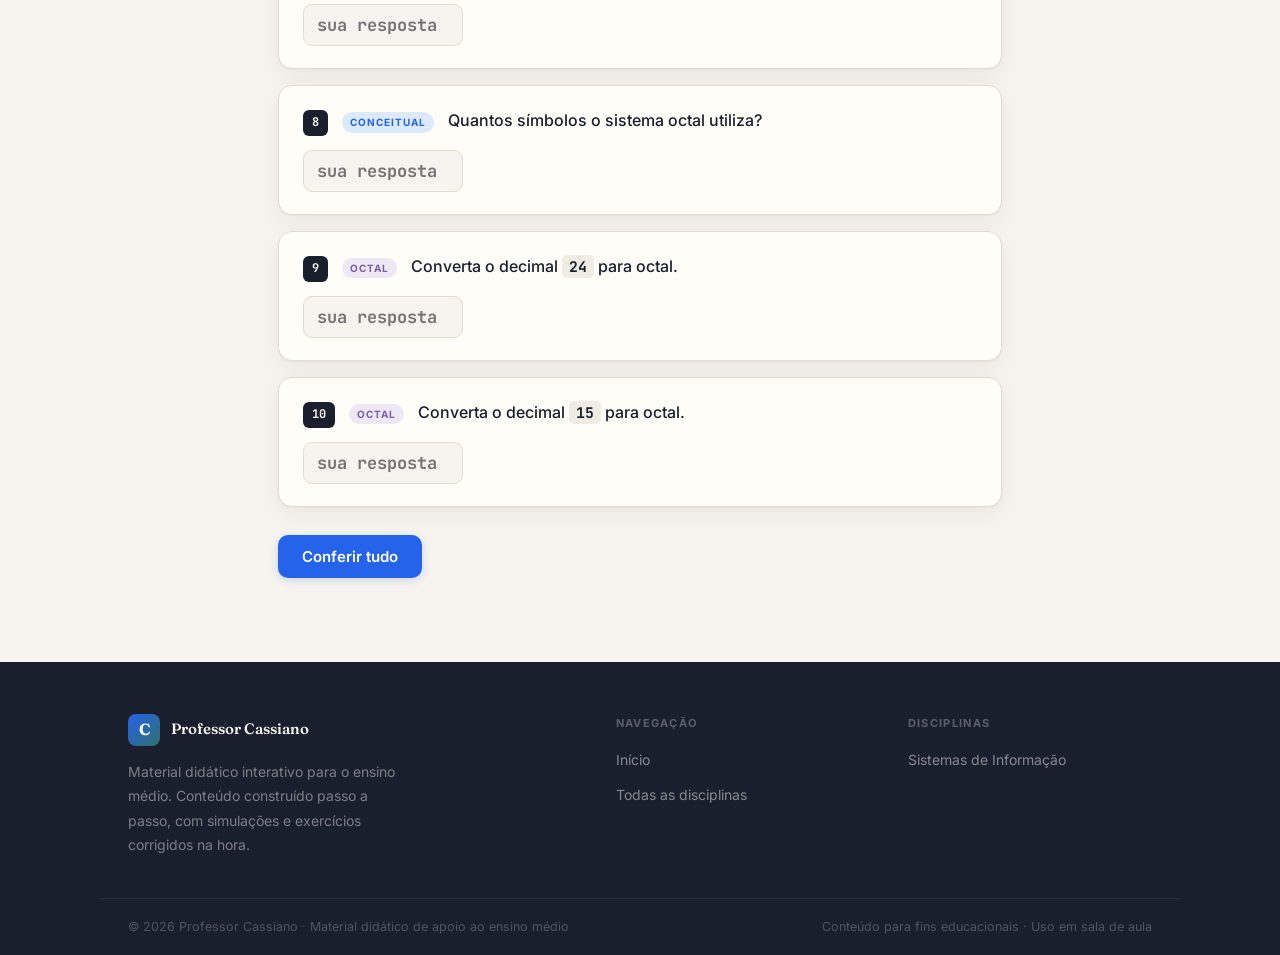
==== commit b2c4c37e: "Corrige nome da disciplina para Sistemas de Informação Renomeia disciplinas/sistemas-operacionais.ht" ====
--- a/disciplinas/exercicios-aleatorios.html
+++ b/disciplinas/exercicios-aleatorios.html
@@ -122,7 +122,7 @@
 
 <nav class="crumbs">
   <a href="../index.html">Início</a><span>›</span>
-  <a href="sistemas-operacionais.html">Sistemas Operacionais</a><span>›</span>
+  <a href="sistemas-de-informacao.html">Sistemas de Informação</a><span>›</span>
   Exercícios Aleatórios
 </nav>
 
